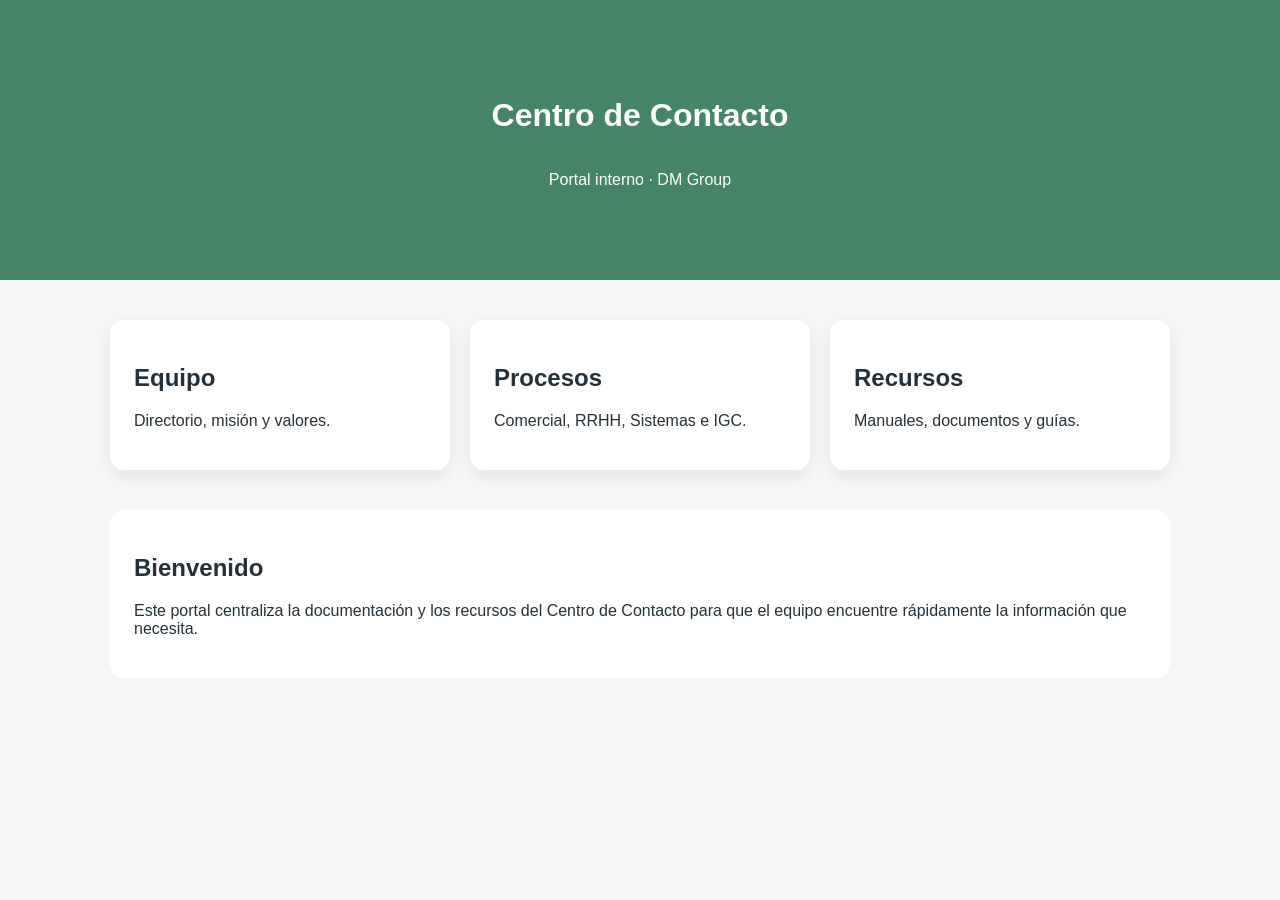
==== index.html @ aafebca8 "Add files via upload" ====
<!DOCTYPE html>
<html lang="es">
<head>
<meta charset="UTF-8">
<meta name="viewport" content="width=device-width,initial-scale=1">
<title>Centro de Contacto | DM Group</title>
<link rel="stylesheet" href="styles.css">
</head>
<body>
<header class="hero">
  <div class="overlay">
    <h1>Centro de Contacto</h1>
    <p>Portal interno · DM Group</p>
  </div>
</header>

<main class="container">
<section class="cards">
<a class="card" href="#"><h2>Equipo</h2><p>Directorio, misión y valores.</p></a>
<a class="card" href="#"><h2>Procesos</h2><p>Comercial, RRHH, Sistemas e IGC.</p></a>
<a class="card" href="#"><h2>Recursos</h2><p>Manuales, documentos y guías.</p></a>
</section>

<section class="welcome">
<h2>Bienvenido</h2>
<p>Este portal centraliza la documentación y los recursos del Centro de Contacto para que el equipo encuentre rápidamente la información que necesita.</p>
</section>
</main>
</body>
</html>
---- styles.css ----
:root{--green:#1f6b45;--bg:#f5f7f6;--text:#24313a}
*{box-sizing:border-box}body{margin:0;font-family:Arial,sans-serif;background:var(--bg);color:var(--text)}
.hero{height:280px;background:linear-gradient(rgba(31,107,69,.82),rgba(31,107,69,.82)),url('banner.jpg') center/cover}
.overlay{height:100%;display:flex;flex-direction:column;justify-content:center;align-items:center;color:#fff}
.container{max-width:1100px;margin:auto;padding:40px 20px}
.cards{display:grid;grid-template-columns:repeat(auto-fit,minmax(220px,1fr));gap:20px}
.card{background:#fff;border-radius:14px;padding:24px;text-decoration:none;color:inherit;box-shadow:0 6px 18px rgba(0,0,0,.08)}
.card:hover{transform:translateY(-2px)}
.welcome{margin-top:40px;background:#fff;padding:24px;border-radius:14px}
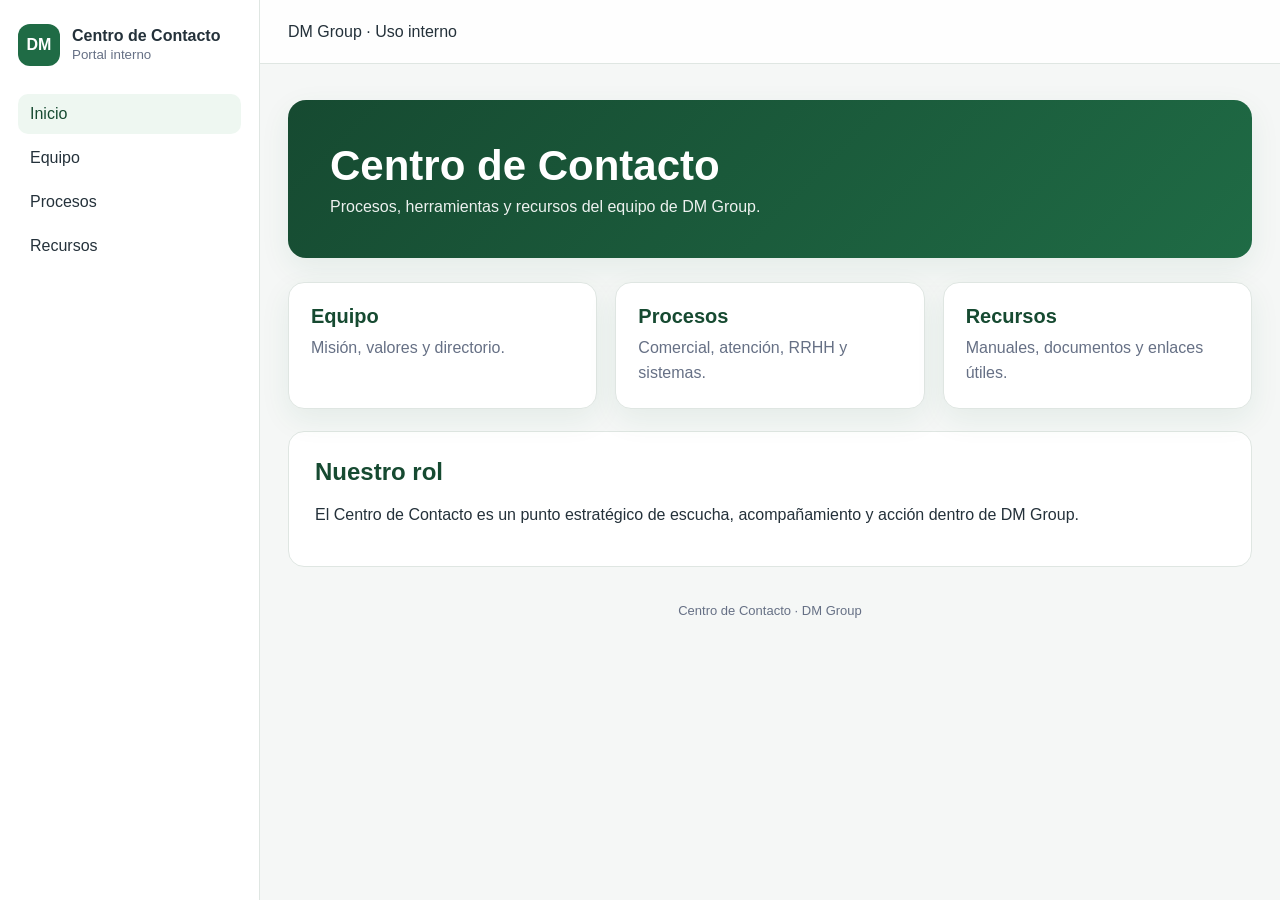
==== commit 4b832fb8: "Add files via upload" ====
--- a/index.html
+++ b/index.html
@@ -1,30 +1,42 @@
-<!DOCTYPE html>
+<!doctype html>
 <html lang="es">
 <head>
-<meta charset="UTF-8">
+<meta charset="utf-8">
 <meta name="viewport" content="width=device-width,initial-scale=1">
 <title>Centro de Contacto | DM Group</title>
 <link rel="stylesheet" href="styles.css">
 </head>
 <body>
-<header class="hero">
-  <div class="overlay">
-    <h1>Centro de Contacto</h1>
-    <p>Portal interno · DM Group</p>
-  </div>
-</header>
-
-<main class="container">
-<section class="cards">
-<a class="card" href="#"><h2>Equipo</h2><p>Directorio, misión y valores.</p></a>
-<a class="card" href="#"><h2>Procesos</h2><p>Comercial, RRHH, Sistemas e IGC.</p></a>
-<a class="card" href="#"><h2>Recursos</h2><p>Manuales, documentos y guías.</p></a>
+<div class="app">
+<aside class="sidebar" id="sidebar">
+  <div class="brand"><div class="brand-mark">DM</div><div><strong>Centro de Contacto</strong><small>Portal interno</small></div></div>
+  <nav class="nav">
+    <a class="active" href="index.html">Inicio</a>
+    <a href="pages/equipo.html">Equipo</a>
+    <a href="pages/procesos.html">Procesos</a>
+    <a href="pages/recursos.html">Recursos</a>
+  </nav>
+</aside>
+<main class="main">
+<header class="topbar"><button class="menu-btn" id="menuBtn">☰</button><span>DM Group · Uso interno</span></header>
+<div class="page">
+<section class="hero">
+  <h1>Centro de Contacto</h1>
+  <p>Procesos, herramientas y recursos del equipo de DM Group.</p>
 </section>
-
-<section class="welcome">
-<h2>Bienvenido</h2>
-<p>Este portal centraliza la documentación y los recursos del Centro de Contacto para que el equipo encuentre rápidamente la información que necesita.</p>
+<section class="grid">
+  <a class="card" href="pages/equipo.html"><h2>Equipo</h2><p>Misión, valores y directorio.</p></a>
+  <a class="card" href="pages/procesos.html"><h2>Procesos</h2><p>Comercial, atención, RRHH y sistemas.</p></a>
+  <a class="card" href="pages/recursos.html"><h2>Recursos</h2><p>Manuales, documentos y enlaces útiles.</p></a>
 </section>
+<section class="section">
+  <h2>Nuestro rol</h2>
+  <p>El Centro de Contacto es un punto estratégico de escucha, acompañamiento y acción dentro de DM Group.</p>
+</section>
+<div class="footer">Centro de Contacto · DM Group</div>
+</div>
 </main>
+</div>
+<script src="app.js"></script>
 </body>
-</html>
+</html>
--- a/styles.css
+++ b/styles.css
@@ -1,9 +1,53 @@
-:root{--green:#1f6b45;--bg:#f5f7f6;--text:#24313a}
-*{box-sizing:border-box}body{margin:0;font-family:Arial,sans-serif;background:var(--bg);color:var(--text)}
-.hero{height:280px;background:linear-gradient(rgba(31,107,69,.82),rgba(31,107,69,.82)),url('banner.jpg') center/cover}
-.overlay{height:100%;display:flex;flex-direction:column;justify-content:center;align-items:center;color:#fff}
-.container{max-width:1100px;margin:auto;padding:40px 20px}
-.cards{display:grid;grid-template-columns:repeat(auto-fit,minmax(220px,1fr));gap:20px}
-.card{background:#fff;border-radius:14px;padding:24px;text-decoration:none;color:inherit;box-shadow:0 6px 18px rgba(0,0,0,.08)}
-.card:hover{transform:translateY(-2px)}
-.welcome{margin-top:40px;background:#fff;padding:24px;border-radius:14px}
+
+:root{
+  --green:#1f6b45;
+  --green-dark:#164a31;
+  --mint:#eef7f1;
+  --bg:#f5f7f6;
+  --text:#24313a;
+  --muted:#667085;
+  --line:#dfe6e2;
+  --white:#fff;
+  --shadow:0 10px 30px rgba(31,107,69,.08);
+}
+*{box-sizing:border-box}
+html{scroll-behavior:smooth}
+body{margin:0;font-family:Arial,Helvetica,sans-serif;background:var(--bg);color:var(--text)}
+a{color:inherit}
+.app{min-height:100vh;display:grid;grid-template-columns:260px 1fr}
+.sidebar{position:sticky;top:0;height:100vh;background:var(--white);border-right:1px solid var(--line);padding:24px 18px}
+.brand{display:flex;gap:12px;align-items:center;margin-bottom:28px}
+.brand-mark{width:42px;height:42px;border-radius:12px;background:var(--green);color:#fff;display:grid;place-items:center;font-weight:700}
+.brand strong{display:block}
+.brand small{color:var(--muted)}
+.nav a{display:block;text-decoration:none;padding:11px 12px;border-radius:10px;margin:4px 0}
+.nav a:hover,.nav a.active{background:var(--mint);color:var(--green-dark)}
+.main{min-width:0}
+.topbar{height:64px;background:rgba(255,255,255,.94);border-bottom:1px solid var(--line);display:flex;align-items:center;justify-content:space-between;padding:0 28px;position:sticky;top:0;z-index:5}
+.menu-btn{display:none;border:0;background:none;font-size:24px}
+.page{max-width:1100px;margin:auto;padding:36px 28px 72px}
+.hero{background:linear-gradient(135deg,var(--green-dark),var(--green));color:#fff;border-radius:18px;padding:42px;box-shadow:var(--shadow);margin-bottom:24px}
+.hero h1{margin:0 0 8px;font-size:42px}
+.hero p{margin:0;opacity:.92}
+.grid{display:grid;grid-template-columns:repeat(3,minmax(0,1fr));gap:18px}
+.card{background:var(--white);border:1px solid var(--line);border-radius:16px;padding:22px;box-shadow:var(--shadow);text-decoration:none}
+.card h2{margin:0 0 8px;color:var(--green-dark);font-size:20px}
+.card p{margin:0;color:var(--muted);line-height:1.55}
+.section{background:var(--white);border:1px solid var(--line);border-radius:16px;padding:26px;margin-top:22px}
+.section h2{margin-top:0;color:var(--green-dark)}
+.list{padding-left:18px;line-height:1.7}
+.footer{margin-top:36px;color:var(--muted);font-size:13px;text-align:center}
+@media(max-width:900px){
+  .app{grid-template-columns:1fr}
+  .sidebar{position:fixed;left:-280px;width:260px;z-index:20;transition:.2s;box-shadow:16px 0 35px rgba(0,0,0,.14)}
+  .sidebar.open{left:0}
+  .menu-btn{display:block}
+  .grid{grid-template-columns:1fr 1fr}
+}
+@media(max-width:600px){
+  .page{padding:20px 14px 48px}
+  .hero{padding:28px 22px}
+  .hero h1{font-size:32px}
+  .grid{grid-template-columns:1fr}
+  .topbar{padding:0 14px}
+}
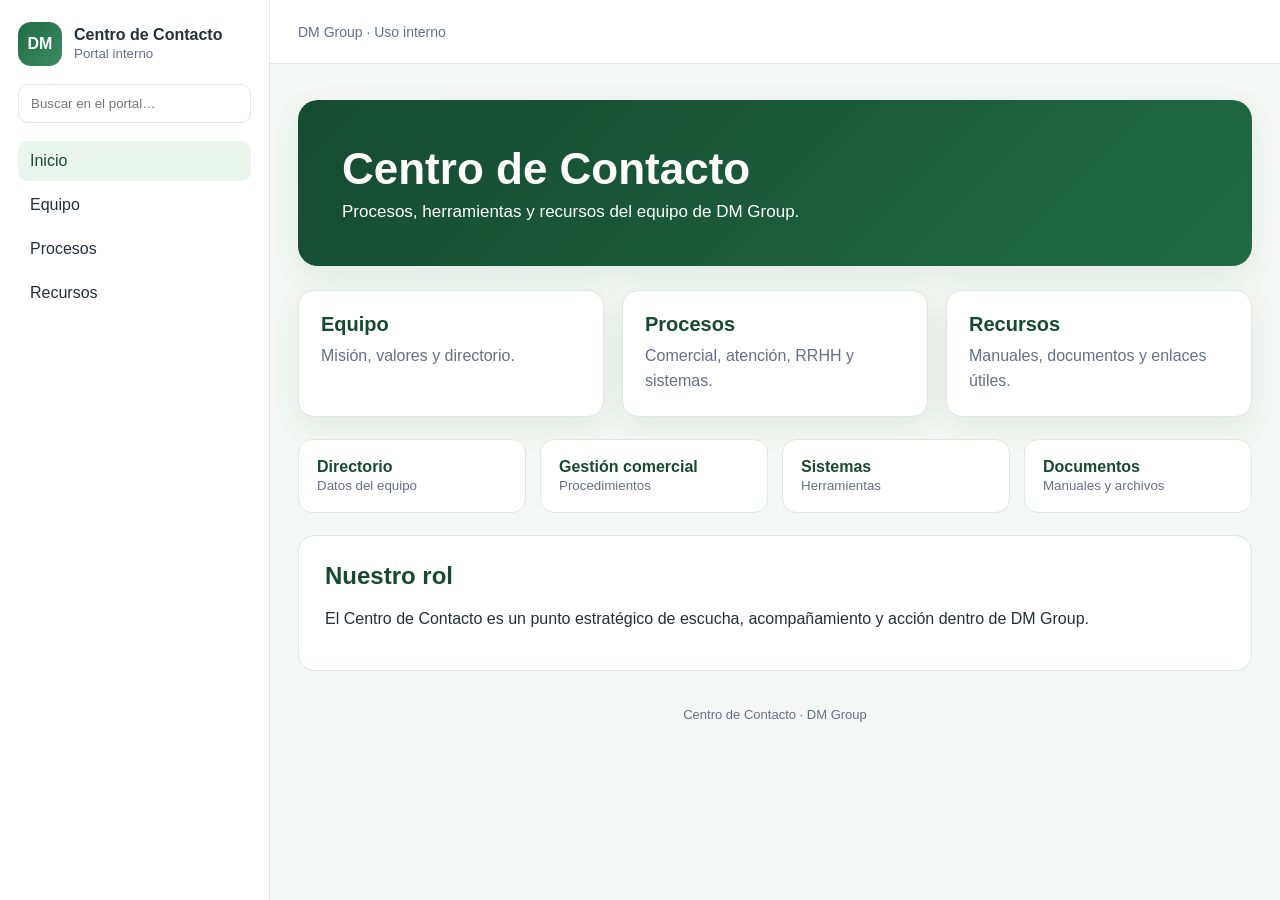
==== commit ac0595b9: "Add files via upload" ====
--- a/index.html
+++ b/index.html
@@ -1,42 +1,7 @@
-<!doctype html>
-<html lang="es">
-<head>
-<meta charset="utf-8">
-<meta name="viewport" content="width=device-width,initial-scale=1">
-<title>Centro de Contacto | DM Group</title>
-<link rel="stylesheet" href="styles.css">
-</head>
-<body>
-<div class="app">
-<aside class="sidebar" id="sidebar">
-  <div class="brand"><div class="brand-mark">DM</div><div><strong>Centro de Contacto</strong><small>Portal interno</small></div></div>
-  <nav class="nav">
-    <a class="active" href="index.html">Inicio</a>
-    <a href="pages/equipo.html">Equipo</a>
-    <a href="pages/procesos.html">Procesos</a>
-    <a href="pages/recursos.html">Recursos</a>
-  </nav>
-</aside>
-<main class="main">
-<header class="topbar"><button class="menu-btn" id="menuBtn">☰</button><span>DM Group · Uso interno</span></header>
-<div class="page">
-<section class="hero">
-  <h1>Centro de Contacto</h1>
-  <p>Procesos, herramientas y recursos del equipo de DM Group.</p>
-</section>
-<section class="grid">
-  <a class="card" href="pages/equipo.html"><h2>Equipo</h2><p>Misión, valores y directorio.</p></a>
-  <a class="card" href="pages/procesos.html"><h2>Procesos</h2><p>Comercial, atención, RRHH y sistemas.</p></a>
-  <a class="card" href="pages/recursos.html"><h2>Recursos</h2><p>Manuales, documentos y enlaces útiles.</p></a>
-</section>
-<section class="section">
-  <h2>Nuestro rol</h2>
-  <p>El Centro de Contacto es un punto estratégico de escucha, acompañamiento y acción dentro de DM Group.</p>
-</section>
-<div class="footer">Centro de Contacto · DM Group</div>
-</div>
-</main>
-</div>
-<script src="app.js"></script>
-</body>
-</html>+<!doctype html><html lang="es"><head><meta charset="utf-8"><meta name="viewport" content="width=device-width,initial-scale=1"><title>Inicio | Centro de Contacto</title><link rel="stylesheet" href="styles.css"></head><body>
+<div class="app"><aside class="sidebar" id="sidebar"><div class="brand"><div class="brand-mark">DM</div><div><strong>Centro de Contacto</strong><small>Portal interno</small></div></div><div class="search-wrap"><input id="searchInput" placeholder="Buscar en el portal…"></div><nav class="nav"><a class="active" href="index.html">Inicio</a><a class="" href="pages/equipo.html">Equipo</a><a class="" href="pages/procesos.html">Procesos</a><a class="" href="pages/recursos.html">Recursos</a></nav></aside>
+<main class="main"><header class="topbar"><button class="menu-btn" id="menuBtn">☰</button><span class="meta">DM Group · Uso interno</span></header><div class="page"><section class="hero"><h1>Centro de Contacto</h1><p>Procesos, herramientas y recursos del equipo de DM Group.</p></section>
+<section class="grid"><a class="card" href="pages/equipo.html"><h2>Equipo</h2><p>Misión, valores y directorio.</p></a><a class="card" href="pages/procesos.html"><h2>Procesos</h2><p>Comercial, atención, RRHH y sistemas.</p></a><a class="card" href="pages/recursos.html"><h2>Recursos</h2><p>Manuales, documentos y enlaces útiles.</p></a></section>
+<section class="quick-actions"><a class="quick-action" href="pages/equipo.html"><strong>Directorio</strong><small>Datos del equipo</small></a><a class="quick-action" href="pages/procesos.html"><strong>Gestión comercial</strong><small>Procedimientos</small></a><a class="quick-action" href="pages/procesos.html"><strong>Sistemas</strong><small>Herramientas</small></a><a class="quick-action" href="pages/recursos.html"><strong>Documentos</strong><small>Manuales y archivos</small></a></section>
+<section class="section"><h2>Nuestro rol</h2><p>El Centro de Contacto es un punto estratégico de escucha, acompañamiento y acción dentro de DM Group.</p></section><div class="footer">Centro de Contacto · DM Group</div></div></main></div>
+<div class="search-panel" id="searchPanel"><div class="search-results"><h2>Resultados</h2><div id="searchResults"></div></div></div><script src="search-index.js"></script><script src="app.js"></script></body></html>
--- a/styles.css
+++ b/styles.css
@@ -1,53 +1,13 @@
-
-:root{
-  --green:#1f6b45;
-  --green-dark:#164a31;
-  --mint:#eef7f1;
-  --bg:#f5f7f6;
-  --text:#24313a;
-  --muted:#667085;
-  --line:#dfe6e2;
-  --white:#fff;
-  --shadow:0 10px 30px rgba(31,107,69,.08);
-}
-*{box-sizing:border-box}
-html{scroll-behavior:smooth}
-body{margin:0;font-family:Arial,Helvetica,sans-serif;background:var(--bg);color:var(--text)}
-a{color:inherit}
-.app{min-height:100vh;display:grid;grid-template-columns:260px 1fr}
-.sidebar{position:sticky;top:0;height:100vh;background:var(--white);border-right:1px solid var(--line);padding:24px 18px}
-.brand{display:flex;gap:12px;align-items:center;margin-bottom:28px}
-.brand-mark{width:42px;height:42px;border-radius:12px;background:var(--green);color:#fff;display:grid;place-items:center;font-weight:700}
-.brand strong{display:block}
-.brand small{color:var(--muted)}
-.nav a{display:block;text-decoration:none;padding:11px 12px;border-radius:10px;margin:4px 0}
-.nav a:hover,.nav a.active{background:var(--mint);color:var(--green-dark)}
-.main{min-width:0}
-.topbar{height:64px;background:rgba(255,255,255,.94);border-bottom:1px solid var(--line);display:flex;align-items:center;justify-content:space-between;padding:0 28px;position:sticky;top:0;z-index:5}
-.menu-btn{display:none;border:0;background:none;font-size:24px}
-.page{max-width:1100px;margin:auto;padding:36px 28px 72px}
-.hero{background:linear-gradient(135deg,var(--green-dark),var(--green));color:#fff;border-radius:18px;padding:42px;box-shadow:var(--shadow);margin-bottom:24px}
-.hero h1{margin:0 0 8px;font-size:42px}
-.hero p{margin:0;opacity:.92}
-.grid{display:grid;grid-template-columns:repeat(3,minmax(0,1fr));gap:18px}
-.card{background:var(--white);border:1px solid var(--line);border-radius:16px;padding:22px;box-shadow:var(--shadow);text-decoration:none}
-.card h2{margin:0 0 8px;color:var(--green-dark);font-size:20px}
-.card p{margin:0;color:var(--muted);line-height:1.55}
-.section{background:var(--white);border:1px solid var(--line);border-radius:16px;padding:26px;margin-top:22px}
-.section h2{margin-top:0;color:var(--green-dark)}
-.list{padding-left:18px;line-height:1.7}
-.footer{margin-top:36px;color:var(--muted);font-size:13px;text-align:center}
-@media(max-width:900px){
-  .app{grid-template-columns:1fr}
-  .sidebar{position:fixed;left:-280px;width:260px;z-index:20;transition:.2s;box-shadow:16px 0 35px rgba(0,0,0,.14)}
-  .sidebar.open{left:0}
-  .menu-btn{display:block}
-  .grid{grid-template-columns:1fr 1fr}
-}
-@media(max-width:600px){
-  .page{padding:20px 14px 48px}
-  .hero{padding:28px 22px}
-  .hero h1{font-size:32px}
-  .grid{grid-template-columns:1fr}
-  .topbar{padding:0 14px}
-}
+:root{--g:#1f6b45;--gd:#164a31;--gs:#eaf5ee;--bg:#f4f7f5;--t:#24313a;--m:#667085;--l:#dfe7e2;--w:#fff;--s:0 10px 30px rgba(31,107,69,.09)}
+*{box-sizing:border-box}body{margin:0;font-family:Arial,sans-serif;background:var(--bg);color:var(--t)}a{color:inherit}
+.app{min-height:100vh;display:grid;grid-template-columns:270px 1fr}.sidebar{position:sticky;top:0;height:100vh;background:#fff;border-right:1px solid var(--l);padding:22px 18px}.brand{display:flex;gap:12px;align-items:center;margin-bottom:18px}.brand-mark{width:44px;height:44px;border-radius:13px;background:linear-gradient(135deg,var(--g),#3c8c61);color:#fff;display:grid;place-items:center;font-weight:800}.brand strong{display:block}.brand small{color:var(--m)}
+.search-wrap{margin:14px 0 18px}.search-wrap input{width:100%;padding:11px 12px;border:1px solid var(--l);border-radius:10px}.nav a{display:flex;gap:10px;text-decoration:none;padding:11px 12px;border-radius:10px;margin:4px 0}.nav a:hover,.nav a.active{background:var(--gs);color:var(--gd)}
+.main{min-width:0}.topbar{height:64px;background:#fffffff2;border-bottom:1px solid var(--l);display:flex;align-items:center;justify-content:space-between;padding:0 28px;position:sticky;top:0;z-index:5}.menu-btn{display:none;border:0;background:none;font-size:24px}.meta{color:var(--m);font-size:14px}
+.page{max-width:1160px;margin:auto;padding:36px 28px 72px}.hero{background:linear-gradient(135deg,var(--gd),var(--g));color:#fff;border-radius:20px;padding:44px;box-shadow:var(--s);margin-bottom:24px}.hero h1{margin:0 0 8px;font-size:44px}.hero p{margin:0;font-size:17px}
+.grid{display:grid;grid-template-columns:repeat(3,minmax(0,1fr));gap:18px}.card{background:#fff;border:1px solid var(--l);border-radius:16px;padding:22px;box-shadow:var(--s);text-decoration:none;transition:.2s}.card:hover{transform:translateY(-3px)}.card h2{margin:0 0 8px;color:var(--gd);font-size:20px}.card p{margin:0;color:var(--m);line-height:1.55}
+.section{background:#fff;border:1px solid var(--l);border-radius:16px;padding:26px;margin-top:22px}.section h2{margin-top:0;color:var(--gd)}
+.quick-actions{display:grid;grid-template-columns:repeat(4,minmax(0,1fr));gap:14px;margin-top:22px}.quick-action{background:#fff;border:1px solid var(--l);border-radius:14px;padding:18px;text-decoration:none}.quick-action strong{display:block;color:var(--gd)}.quick-action small{color:var(--m)}
+.footer{margin-top:36px;color:var(--m);font-size:13px;text-align:center}
+.search-panel{display:none;position:fixed;inset:64px 0 0 270px;background:#f4f7f5fa;z-index:15;padding:30px;overflow:auto}.search-panel.open{display:block}.search-results{max-width:900px;margin:auto}.result-item{display:block;background:#fff;border:1px solid var(--l);border-radius:12px;padding:16px;margin-bottom:10px;text-decoration:none}.result-item strong{display:block;color:var(--gd)}.result-item small{color:var(--m)}
+@media(max-width:900px){.app{grid-template-columns:1fr}.sidebar{position:fixed;left:-290px;width:270px;z-index:20;transition:.2s}.sidebar.open{left:0}.menu-btn{display:block}.grid{grid-template-columns:1fr 1fr}.quick-actions{grid-template-columns:1fr 1fr}.search-panel{inset:64px 0 0 0}}
+@media(max-width:600px){.page{padding:20px 14px 48px}.hero{padding:30px 22px}.hero h1{font-size:34px}.grid,.quick-actions{grid-template-columns:1fr}.topbar{padding:0 14px}}
